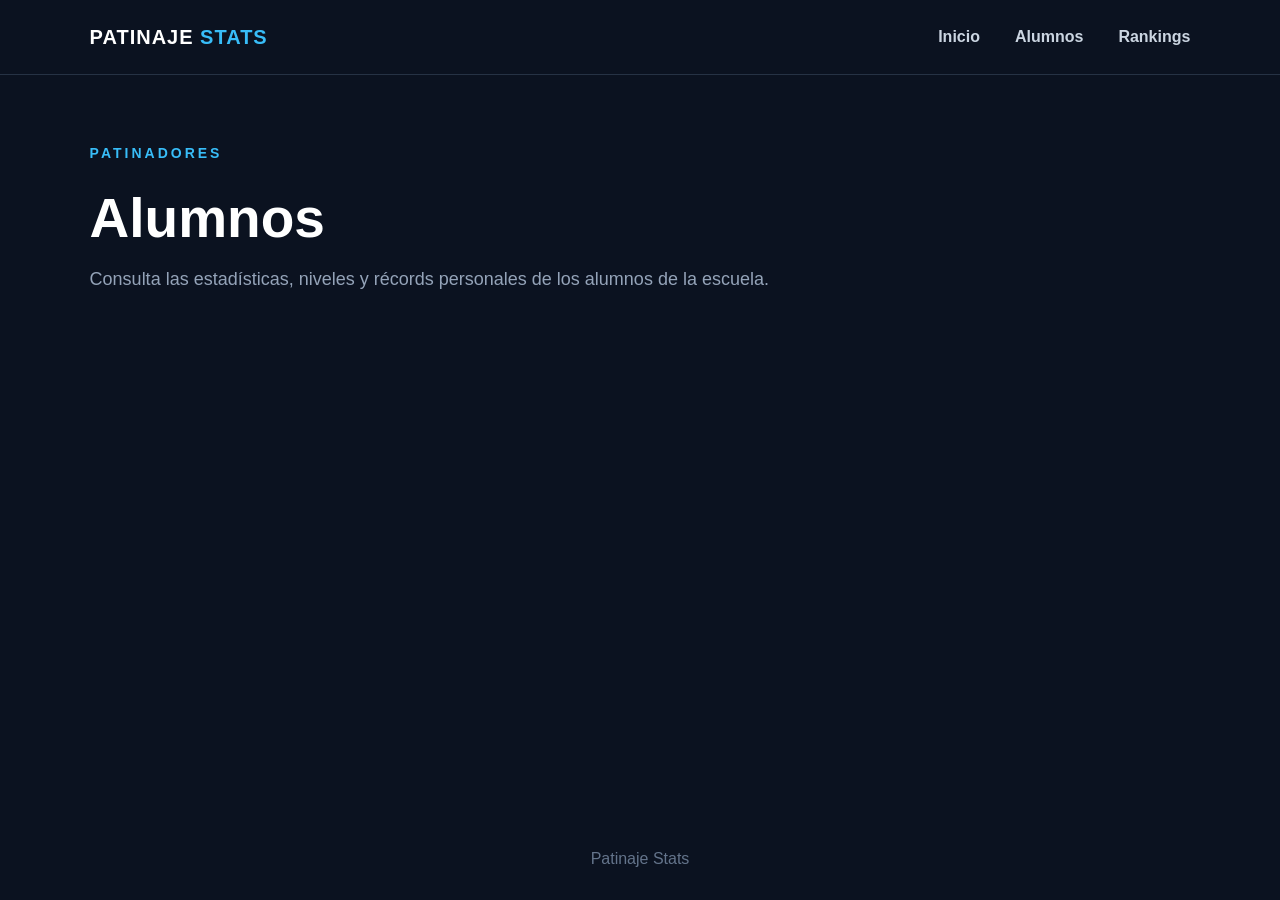
==== patinadores.html @ c6715c0d "Rename alumnos.html to patinadores.html" ====
<!DOCTYPE html>
<html lang="es">
<head>
    <meta charset="UTF-8">
    <meta name="viewport" content="width=device-width, initial-scale=1.0">

    <title>Alumnos | Patinaje Stats</title>

    <link rel="stylesheet" href="style.css">
</head>

<body>

    <header>
        <div class="logo">
            PATINAJE <span>STATS</span>
        </div>

        <nav>
            <a href="index.html">Inicio</a>
            <a href="alumnos.html">Alumnos</a>
            <a href="rankings.html">Rankings</a>
        </nav>
    </header>

    <main class="pagina">

        <section class="encabezado-pagina">
            <p class="etiqueta">PATINADORES</p>
            <h1>Alumnos</h1>
            <p>
                Consulta las estadísticas, niveles y récords personales
                de los alumnos de la escuela.
            </p>
        </section>

        <section class="grid-alumnos" id="lista-alumnos">
            <!-- JavaScript pondrá aquí las tarjetas -->
        </section>

    </main>

    <footer>
        Patinaje Stats
    </footer>

    <script src="alumnos.js"></script>
    <script src="lista-alumnos.js"></script>

</body>
</html>
---- style.css ----
* {
    box-sizing: border-box;
    margin: 0;
    padding: 0;
}

body {
    font-family: Arial, Helvetica, sans-serif;
    background: #0b1220;
    color: white;
}

header {
    height: 75px;
    padding: 0 7%;

    display: flex;
    align-items: center;
    justify-content: space-between;

    border-bottom: 1px solid #263244;
}

.logo {
    font-size: 20px;
    font-weight: 800;
    letter-spacing: 1px;
}

.logo span {
    color: #38bdf8;
}

nav {
    display: flex;
    gap: 35px;
}

nav a {
    color: #cbd5e1;
    text-decoration: none;
    font-weight: 600;
}

nav a:hover {
    color: #38bdf8;
}

main {
    min-height: calc(100vh - 125px);
}

.hero {
    padding: 110px 10% 90px;
    max-width: 1100px;
}

.etiqueta {
    color: #38bdf8;
    font-size: 14px;
    font-weight: bold;
    letter-spacing: 3px;
    margin-bottom: 25px;
}

.hero h1 {
    font-size: clamp(50px, 7vw, 90px);
    line-height: 0.95;
    letter-spacing: -4px;
}

.hero h1 span {
    color: #38bdf8;
}

.descripcion {
    color: #94a3b8;
    max-width: 550px;
    font-size: 18px;
    line-height: 1.6;
    margin-top: 35px;
}

.botones {
    display: flex;
    gap: 15px;
    margin-top: 35px;
}

.botones a {
    padding: 14px 25px;
    border-radius: 8px;
    text-decoration: none;
    font-weight: bold;
}

.boton-principal {
    background: #38bdf8;
    color: #07111f;
}

.boton-secundario {
    border: 1px solid #475569;
    color: white;
}

.resumen {
    margin: 0 7% 70px;
    padding: 30px;

    display: grid;
    grid-template-columns: repeat(4, 1fr);

    background: #111c2e;
    border: 1px solid #263244;
    border-radius: 15px;
}

.stat {
    text-align: center;
    border-right: 1px solid #263244;
}

.stat:last-child {
    border-right: none;
}

.stat strong {
    display: block;
    font-size: 32px;
    color: #38bdf8;
}

.stat span {
    display: block;
    margin-top: 8px;
    color: #94a3b8;
}

footer {
    height: 50px;
    text-align: center;
    color: #64748b;
}


/* CELULARES */

@media (max-width: 700px) {

    header {
        padding: 0 5%;
    }

    nav {
        gap: 12px;
    }

    nav a {
        font-size: 13px;
    }

    .hero {
        padding: 80px 7% 60px;
    }

    .hero h1 {
        letter-spacing: -2px;
    }

    .resumen {
        grid-template-columns: repeat(2, 1fr);
        gap: 30px;
    }

    .stat {
        border-right: none;
    }
}

/* =========================
   PÁGINA DE ALUMNOS
========================= */

.pagina {
    padding: 70px 7%;
}

.encabezado-pagina {
    max-width: 700px;
    margin-bottom: 50px;
}

.encabezado-pagina h1 {
    font-size: 55px;
    margin-bottom: 15px;
}

.encabezado-pagina > p:last-child {
    color: #94a3b8;
    font-size: 18px;
    line-height: 1.6;
}

.grid-alumnos {
    display: grid;

    grid-template-columns:
        repeat(auto-fill, minmax(250px, 1fr));

    gap: 25px;
}

.tarjeta-alumno {
    background: #111c2e;
    border: 1px solid #263244;
    border-radius: 15px;
    overflow: hidden;

    color: white;
    text-decoration: none;

    transition:
        transform 0.2s ease,
        border-color 0.2s ease;
}

.tarjeta-alumno:hover {
    transform: translateY(-5px);
    border-color: #38bdf8;
}

.tarjeta-alumno img {
    width: 100%;
    aspect-ratio: 1 / 1;

    object-fit: cover;
    display: block;
}

.contenido-tarjeta {
    padding: 20px;
}

.contenido-tarjeta h2 {
    font-size: 24px;
    margin-bottom: 10px;
}

.contenido-tarjeta p {
    color: #94a3b8;
    line-height: 1.5;
    min-height: 70px;
}

.nivel-destacado {
    margin-top: 20px;
    padding-top: 15px;

    border-top: 1px solid #263244;

    display: flex;
    justify-content: space-between;
    align-items: center;

    color: #94a3b8;
}

.nivel-destacado strong {
    font-size: 28px;
    color: #38bdf8;
}
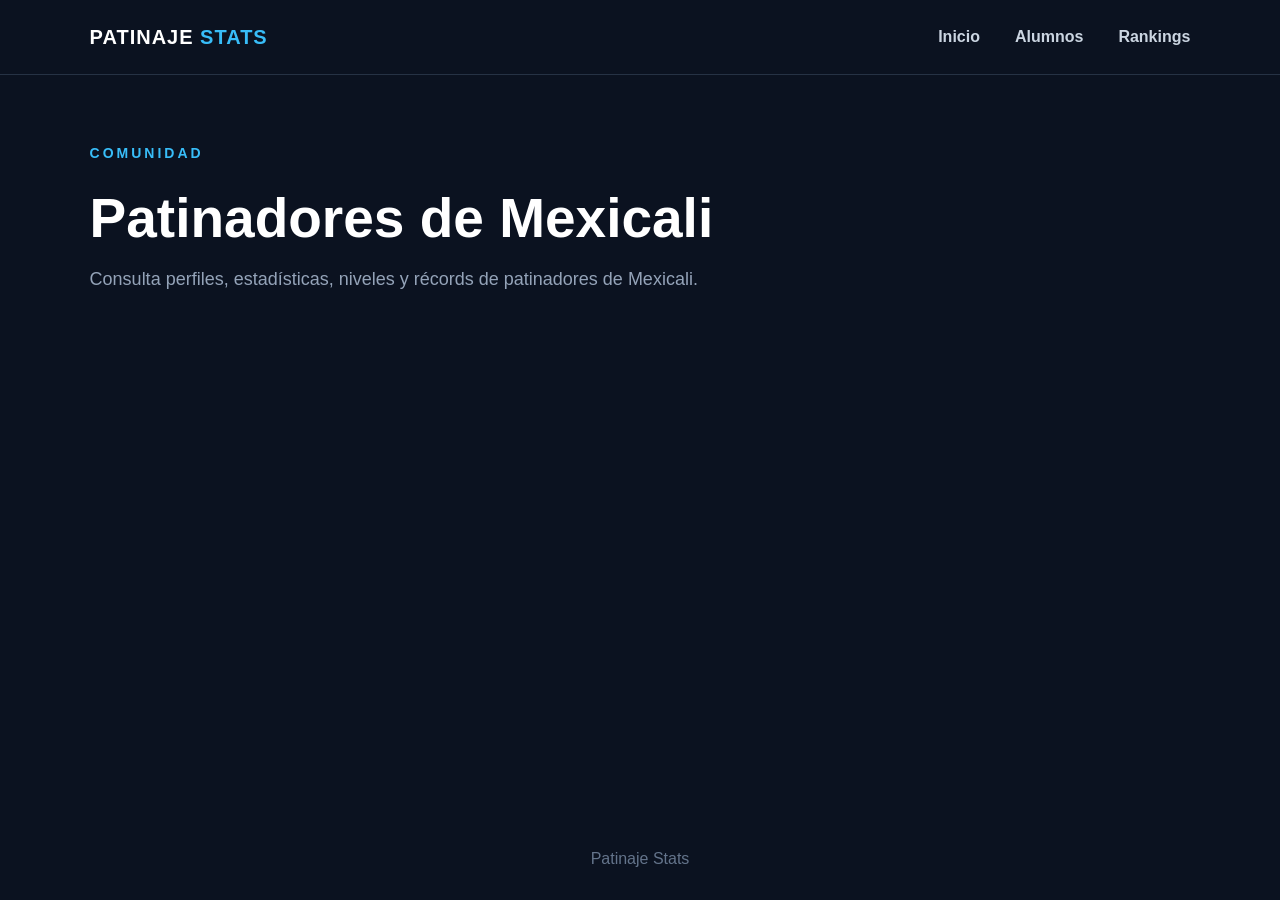
==== commit 985ee571: "Update patinadores.html" ====
--- a/patinadores.html
+++ b/patinadores.html
@@ -4,7 +4,7 @@
     <meta charset="UTF-8">
     <meta name="viewport" content="width=device-width, initial-scale=1.0">
 
-    <title>Alumnos | Patinaje Stats</title>
+    <title>Patinadores | Patinaje Stats</title>
 
     <link rel="stylesheet" href="style.css">
 </head>
@@ -25,14 +25,15 @@
 
     <main class="pagina">
 
-        <section class="encabezado-pagina">
-            <p class="etiqueta">PATINADORES</p>
-            <h1>Alumnos</h1>
-            <p>
-                Consulta las estadísticas, niveles y récords personales
-                de los alumnos de la escuela.
-            </p>
-        </section>
+       <section class="encabezado-pagina">
+    <p class="etiqueta">COMUNIDAD</p>
+    <h1>Patinadores de Mexicali</h1>
+
+    <p>
+        Consulta perfiles, estadísticas, niveles y récords
+        de patinadores de Mexicali.
+    </p>
+</section>
 
         <section class="grid-alumnos" id="lista-alumnos">
             <!-- JavaScript pondrá aquí las tarjetas -->
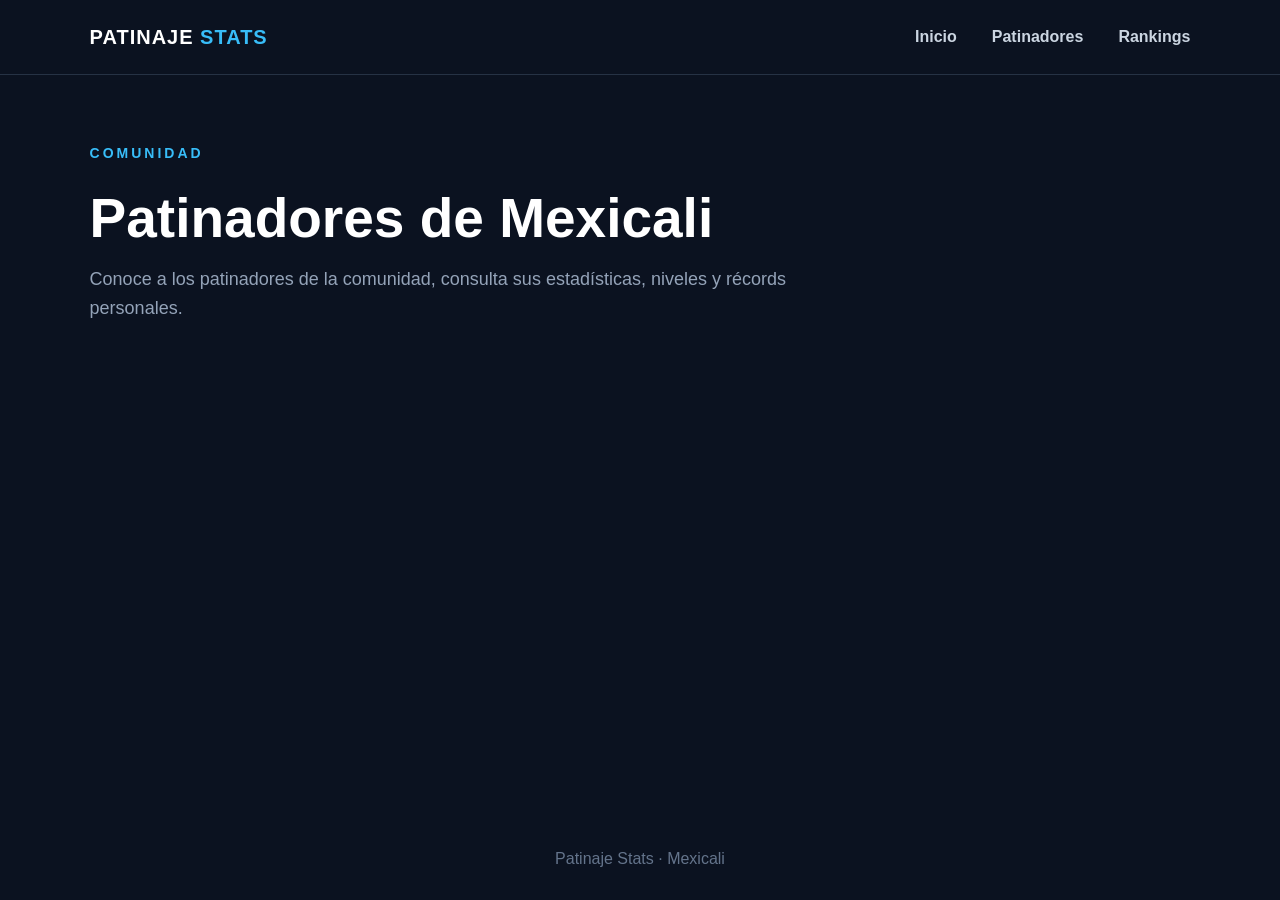
==== commit 5cc76923: "Update patinadores.html" ====
--- a/patinadores.html
+++ b/patinadores.html
@@ -12,41 +12,57 @@
 <body>
 
     <header>
+
         <div class="logo">
             PATINAJE <span>STATS</span>
         </div>
 
         <nav>
             <a href="index.html">Inicio</a>
-            <a href="alumnos.html">Alumnos</a>
+            <a href="patinadores.html">Patinadores</a>
             <a href="rankings.html">Rankings</a>
         </nav>
+
     </header>
+
 
     <main class="pagina">
 
-       <section class="encabezado-pagina">
-    <p class="etiqueta">COMUNIDAD</p>
-    <h1>Patinadores de Mexicali</h1>
+        <section class="encabezado-pagina">
 
-    <p>
-        Consulta perfiles, estadísticas, niveles y récords
-        de patinadores de Mexicali.
-    </p>
-</section>
+            <p class="etiqueta">COMUNIDAD</p>
 
-        <section class="grid-alumnos" id="lista-alumnos">
-            <!-- JavaScript pondrá aquí las tarjetas -->
+            <h1>Patinadores de Mexicali</h1>
+
+            <p>
+                Conoce a los patinadores de la comunidad,
+                consulta sus estadísticas, niveles y récords personales.
+            </p>
+
+        </section>
+
+
+        <section
+            class="grid-alumnos"
+            id="lista-patinadores">
+            
+            <!--
+                Las tarjetas se generan automáticamente
+                con JavaScript.
+            -->
+
         </section>
 
     </main>
 
+
     <footer>
-        Patinaje Stats
+        Patinaje Stats · Mexicali
     </footer>
 
-    <script src="alumnos.js"></script>
-    <script src="lista-alumnos.js"></script>
+
+    <script src="patinadores.js"></script>
+    <script src="lista-patinadores.js"></script>
 
 </body>
 </html>
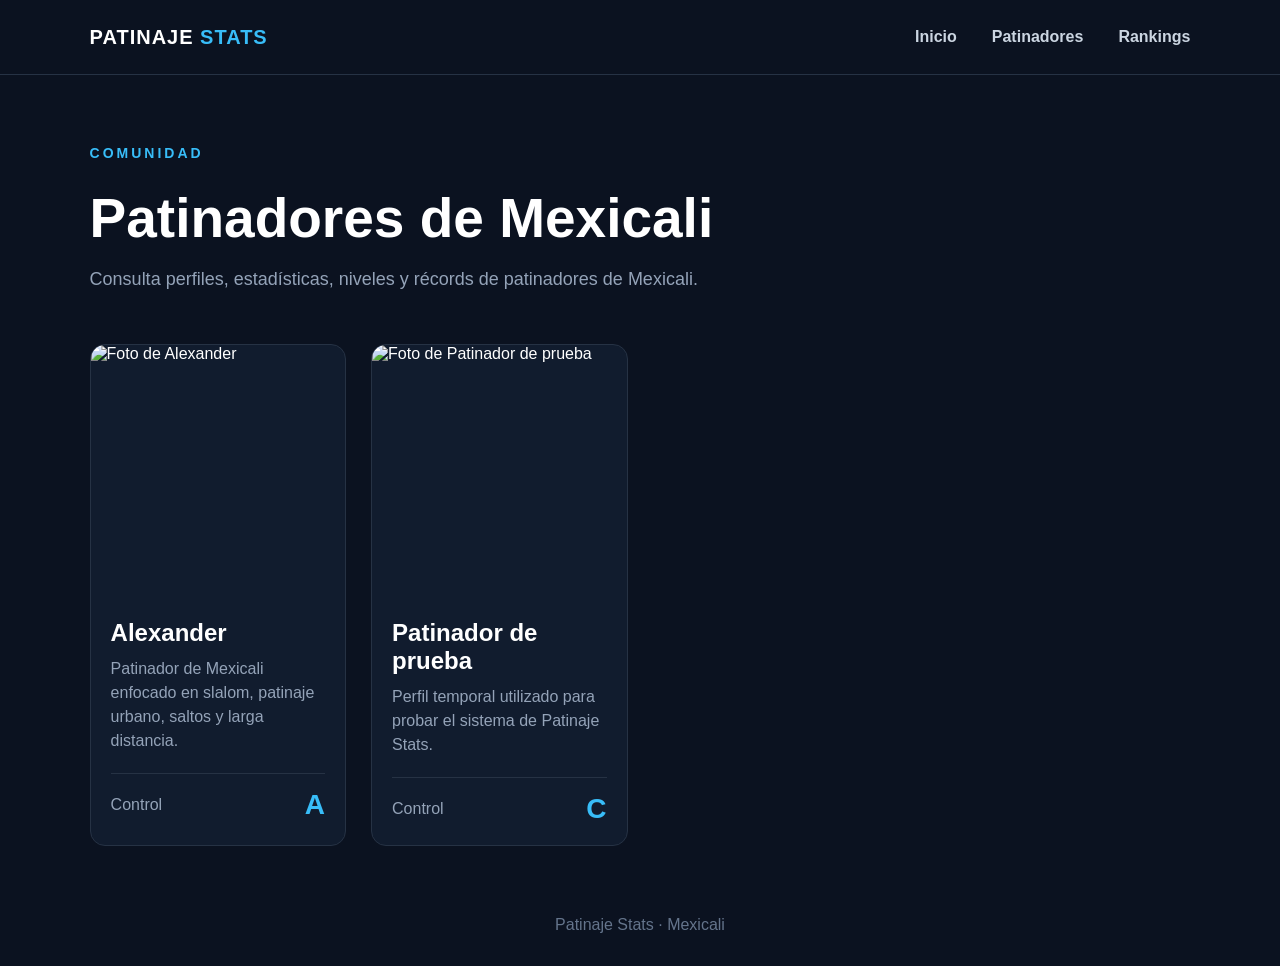
==== commit 571e614c: "Update patinadores.html" ====
--- a/patinadores.html
+++ b/patinadores.html
@@ -12,7 +12,6 @@
 <body>
 
     <header>
-
         <div class="logo">
             PATINAJE <span>STATS</span>
         </div>
@@ -22,7 +21,6 @@
             <a href="patinadores.html">Patinadores</a>
             <a href="rankings.html">Rankings</a>
         </nav>
-
     </header>
 
 
@@ -35,8 +33,8 @@
             <h1>Patinadores de Mexicali</h1>
 
             <p>
-                Conoce a los patinadores de la comunidad,
-                consulta sus estadísticas, niveles y récords personales.
+                Consulta perfiles, estadísticas, niveles y récords
+                de patinadores de Mexicali.
             </p>
 
         </section>
@@ -45,11 +43,8 @@
         <section
             class="grid-alumnos"
             id="lista-patinadores">
-            
-            <!--
-                Las tarjetas se generan automáticamente
-                con JavaScript.
-            -->
+
+            <!-- Las tarjetas aparecerán aquí automáticamente -->
 
         </section>
 
